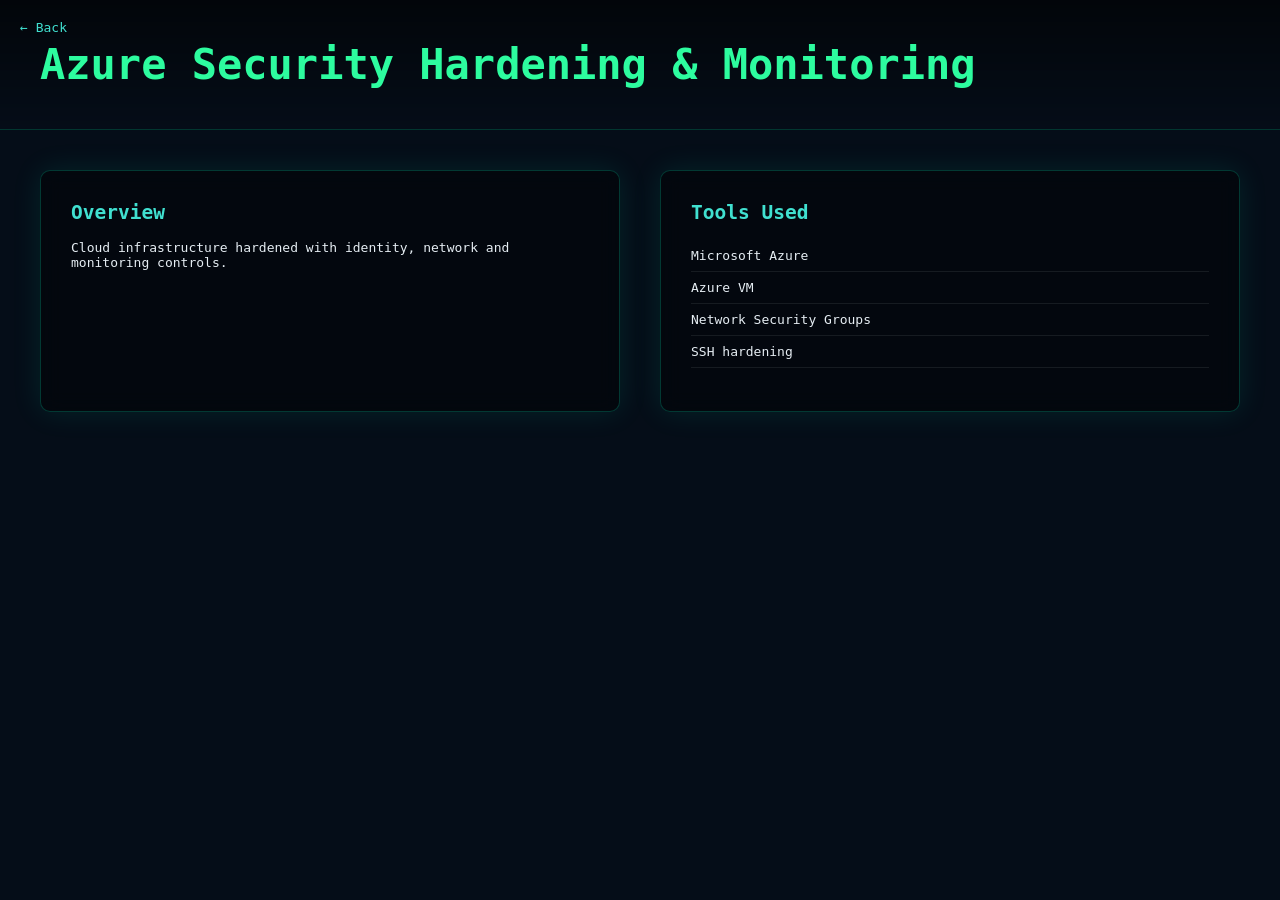
==== projects/azure-security-hardening.html @ a82385fc "Cybersecurity portfolio architecture site" ====
<!DOCTYPE html>
<html>

<head>

<meta charset="UTF-8">

<title>Cybersecurity Project</title>

<style>

body{
background:#050d18;
color:#e6edf3;
font-family:monospace;
margin:0;
padding:0;
}

/* header */

.header{
padding:40px;
border-bottom:1px solid rgba(0,255,200,0.2);
background:linear-gradient(
180deg,
rgba(0,0,0,0.6),
rgba(0,0,0,0)
);
}

h1{
color:#2dfc9f;
font-size:42px;
margin:0;
}

/* layout */

.wrapper{
max-width:1200px;
margin:auto;
padding:40px;
display:grid;
grid-template-columns:1fr 1fr;
gap:40px;
}

/* panels */

.panel{
background:rgba(0,0,0,0.4);
border:1px solid rgba(0,255,200,0.2);
border-radius:10px;
padding:30px;
backdrop-filter:blur(10px);
box-shadow:0 0 30px rgba(0,255,200,0.1);
}

.panel h2{
color:#40E0D0;
margin-top:0;
}

/* tools */

ul{
list-style:none;
padding:0;
}

li{
padding:8px 0;
border-bottom:1px solid rgba(255,255,255,0.08);
}

/* back link */

.back{
position:fixed;
top:20px;
left:20px;
color:#40E0D0;
text-decoration:none;
}

</style>

</head>

<body>

<a class="back" href="../index.html">← Back</a>

<div class="header">
<h1 id="title"></h1>
</div>

<div class="wrapper">

<div class="panel">
<h2>Overview</h2>
<p id="description"></p>
</div>

<div class="panel">
<h2>Tools Used</h2>
<ul id="tools"></ul>
</div>

</div>

<script>

fetch("../data/portfolio.json")
.then(res=>res.json())
.then(data=>{

const slug=window.location.pathname.split("/").pop().replace(".html","");

const project=data.find(p=>p.slug===slug);

document.getElementById("title").innerText=project.title;
document.getElementById("description").innerText=project.description;

const tools=document.getElementById("tools");

project.tools.forEach(t=>{

const li=document.createElement("li");

li.innerText=t;

tools.appendChild(li);

});

});

</script>

</body>

</html>
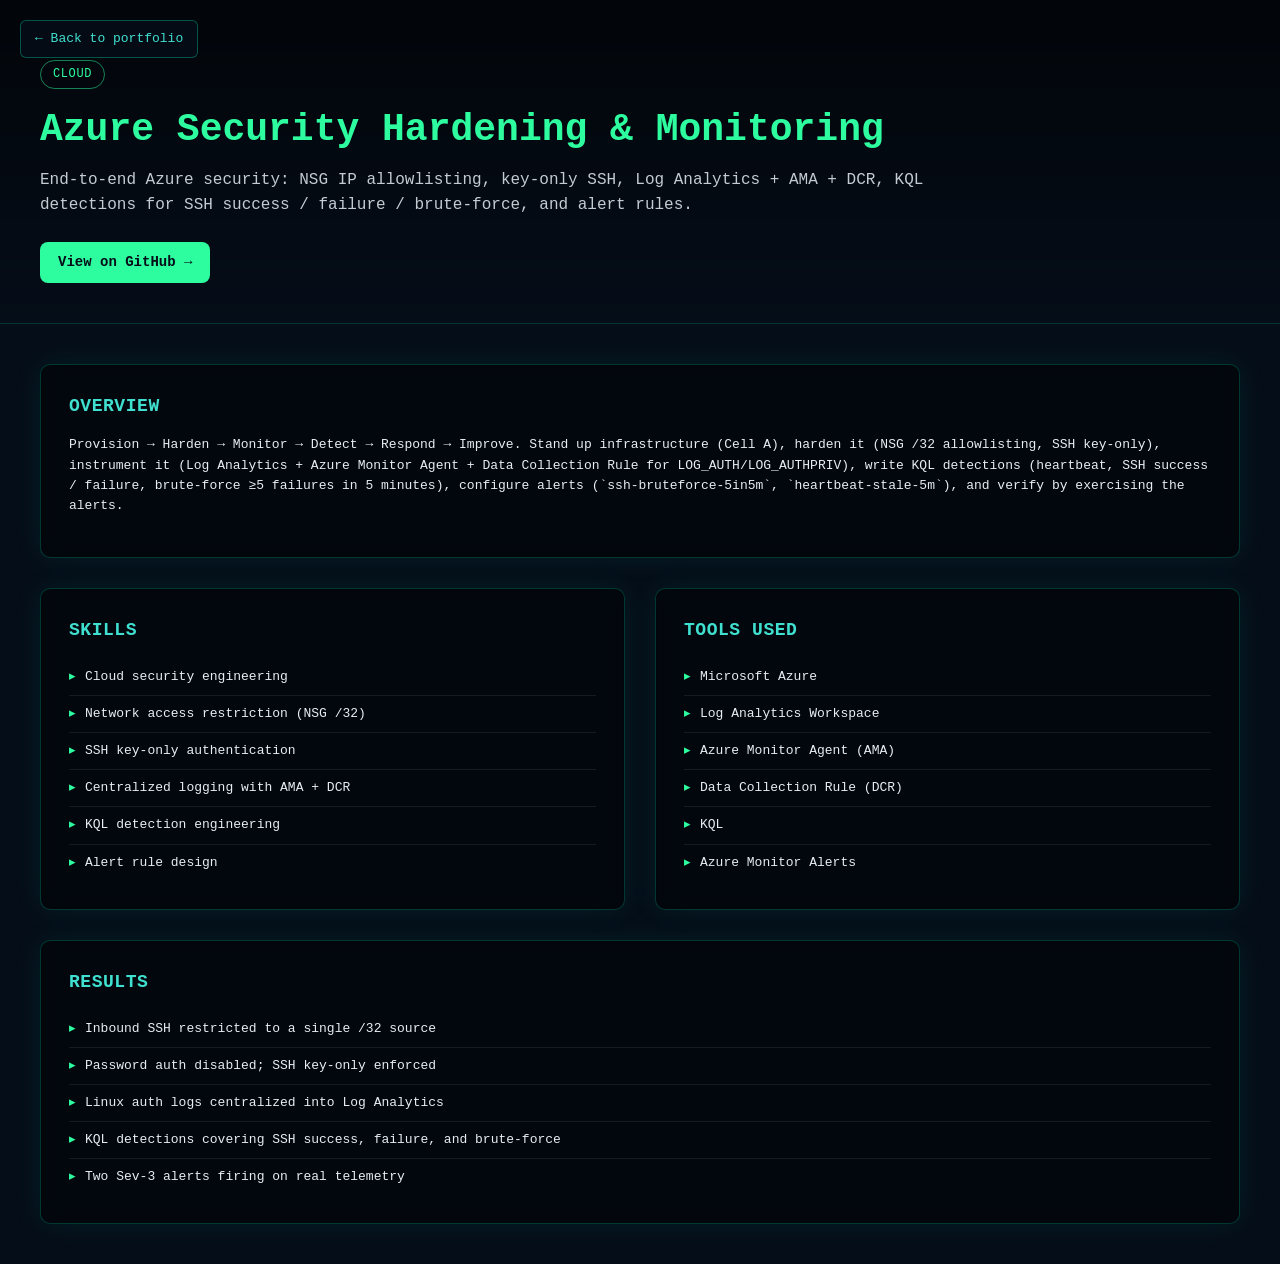
==== commit 1b2e9344: "Align portfolio data with GitHub repos; render full project detail Replace portfolio.json with 13 en" ====
--- a/projects/azure-security-hardening.html
+++ b/projects/azure-security-hardening.html
@@ -1,144 +1,251 @@
 <!DOCTYPE html>
-<html>
+<html lang="en">
 
 <head>
 
 <meta charset="UTF-8">
-
-<title>Cybersecurity Project</title>
+<meta name="viewport" content="width=device-width, initial-scale=1">
+<title>Cybersecurity Project — RealPhantomLee Tucker</title>
 
 <style>
-
-body{
-background:#050d18;
-color:#e6edf3;
-font-family:monospace;
-margin:0;
-padding:0;
-}
-
-/* header */
-
-.header{
-padding:40px;
-border-bottom:1px solid rgba(0,255,200,0.2);
-background:linear-gradient(
-180deg,
-rgba(0,0,0,0.6),
-rgba(0,0,0,0)
-);
-}
-
-h1{
-color:#2dfc9f;
-font-size:42px;
-margin:0;
-}
-
-/* layout */
-
-.wrapper{
-max-width:1200px;
-margin:auto;
-padding:40px;
-display:grid;
-grid-template-columns:1fr 1fr;
-gap:40px;
-}
-
-/* panels */
-
-.panel{
-background:rgba(0,0,0,0.4);
-border:1px solid rgba(0,255,200,0.2);
-border-radius:10px;
-padding:30px;
-backdrop-filter:blur(10px);
-box-shadow:0 0 30px rgba(0,255,200,0.1);
-}
-
-.panel h2{
-color:#40E0D0;
-margin-top:0;
-}
-
-/* tools */
-
-ul{
-list-style:none;
-padding:0;
-}
-
-li{
-padding:8px 0;
-border-bottom:1px solid rgba(255,255,255,0.08);
-}
-
-/* back link */
-
-.back{
-position:fixed;
-top:20px;
-left:20px;
-color:#40E0D0;
-text-decoration:none;
-}
-
+  body {
+    background: #050d18;
+    color: #e6edf3;
+    font-family: monospace;
+    margin: 0;
+    padding: 0;
+    line-height: 1.55;
+  }
+
+  /* header */
+  .header {
+    padding: 60px 40px 40px;
+    border-bottom: 1px solid rgba(0, 255, 200, 0.2);
+    background: linear-gradient(180deg, rgba(0, 0, 0, 0.6), rgba(0, 0, 0, 0));
+  }
+
+  .category-badge {
+    display: inline-block;
+    color: #2dfc9f;
+    border: 1px solid rgba(45, 252, 159, 0.5);
+    border-radius: 999px;
+    padding: 4px 12px;
+    font-size: 12px;
+    letter-spacing: 0.05em;
+    text-transform: uppercase;
+    margin-bottom: 18px;
+  }
+
+  h1 {
+    color: #2dfc9f;
+    font-size: 38px;
+    margin: 0 0 16px;
+    line-height: 1.2;
+  }
+
+  .pitch {
+    color: #e6edf3;
+    opacity: 0.85;
+    max-width: 900px;
+    font-size: 16px;
+    margin: 0 0 24px;
+  }
+
+  .actions {
+    display: flex;
+    gap: 12px;
+    flex-wrap: wrap;
+  }
+
+  .btn {
+    display: inline-flex;
+    align-items: center;
+    gap: 8px;
+    padding: 10px 18px;
+    border-radius: 8px;
+    text-decoration: none;
+    font-weight: bold;
+    font-size: 14px;
+    transition: transform .15s ease, box-shadow .15s ease;
+  }
+
+  .btn-primary {
+    background: #2dfc9f;
+    color: #050d18;
+  }
+
+  .btn-secondary {
+    background: transparent;
+    color: #2dfc9f;
+    border: 1px solid #2dfc9f;
+  }
+
+  .btn:hover {
+    transform: translateY(-2px);
+    box-shadow: 0 6px 20px rgba(45, 252, 159, 0.25);
+  }
+
+  /* layout */
+  .wrapper {
+    max-width: 1200px;
+    margin: auto;
+    padding: 40px;
+    display: grid;
+    grid-template-columns: 1fr 1fr;
+    gap: 30px;
+  }
+
+  .panel {
+    background: rgba(0, 0, 0, 0.45);
+    border: 1px solid rgba(0, 255, 200, 0.2);
+    border-radius: 10px;
+    padding: 28px;
+    backdrop-filter: blur(10px);
+    box-shadow: 0 0 30px rgba(0, 255, 200, 0.08);
+  }
+
+  .panel.full {
+    grid-column: 1 / -1;
+  }
+
+  .panel h2 {
+    color: #40E0D0;
+    margin: 0 0 14px;
+    font-size: 18px;
+    letter-spacing: 0.03em;
+    text-transform: uppercase;
+  }
+
+  ul {
+    list-style: none;
+    padding: 0;
+    margin: 0;
+  }
+
+  li {
+    padding: 8px 0 8px 16px;
+    border-bottom: 1px solid rgba(255, 255, 255, 0.08);
+    position: relative;
+  }
+
+  li:last-child {
+    border-bottom: 0;
+  }
+
+  li::before {
+    content: "▸";
+    color: #2dfc9f;
+    position: absolute;
+    left: 0;
+  }
+
+  /* back link */
+  .back {
+    position: fixed;
+    top: 20px;
+    left: 20px;
+    color: #40E0D0;
+    text-decoration: none;
+    background: rgba(5, 13, 24, 0.8);
+    padding: 8px 14px;
+    border-radius: 6px;
+    border: 1px solid rgba(0, 255, 200, 0.3);
+    z-index: 10;
+  }
+
+  .back:hover {
+    background: rgba(45, 252, 159, 0.15);
+  }
+
+  /* responsive */
+  @media (max-width: 900px) {
+    .wrapper {
+      grid-template-columns: 1fr;
+      padding: 24px;
+    }
+
+    .header {
+      padding: 60px 24px 32px;
+    }
+
+    h1 {
+      font-size: 28px;
+    }
+  }
 </style>
 
 </head>
 
 <body>
 
-<a class="back" href="../index.html">← Back</a>
+<a class="back" href="../index.html">← Back to portfolio</a>
 
 <div class="header">
-<h1 id="title"></h1>
+  <div class="category-badge" id="category"></div>
+  <h1 id="title"></h1>
+  <p class="pitch" id="pitch"></p>
+  <div class="actions">
+    <a class="btn btn-primary" id="github-link" target="_blank" rel="noreferrer">View on GitHub →</a>
+  </div>
 </div>
 
 <div class="wrapper">
 
-<div class="panel">
-<h2>Overview</h2>
-<p id="description"></p>
+  <div class="panel full">
+    <h2>Overview</h2>
+    <p id="summary"></p>
+  </div>
+
+  <div class="panel">
+    <h2>Skills</h2>
+    <ul id="skills"></ul>
+  </div>
+
+  <div class="panel">
+    <h2>Tools Used</h2>
+    <ul id="tools"></ul>
+  </div>
+
+  <div class="panel full">
+    <h2>Results</h2>
+    <ul id="results"></ul>
+  </div>
+
 </div>
 
-<div class="panel">
-<h2>Tools Used</h2>
-<ul id="tools"></ul>
-</div>
-
-</div>
-
 <script>
-
-fetch("../data/portfolio.json")
-.then(res=>res.json())
-.then(data=>{
-
-const slug=window.location.pathname.split("/").pop().replace(".html","");
-
-const project=data.find(p=>p.slug===slug);
-
-document.getElementById("title").innerText=project.title;
-document.getElementById("description").innerText=project.description;
-
-const tools=document.getElementById("tools");
-
-project.tools.forEach(t=>{
-
-const li=document.createElement("li");
-
-li.innerText=t;
-
-tools.appendChild(li);
-
-});
-
-});
-
+  fetch("../data/portfolio.json")
+    .then(res => res.json())
+    .then(data => {
+      const slug = window.location.pathname.split("/").pop().replace(".html", "");
+      const project = data.find(p => p.slug === slug);
+
+      if (!project) {
+        document.getElementById("title").innerText = "Project not found";
+        return;
+      }
+
+      document.title = project.title + " — RealPhantomLee Tucker";
+      document.getElementById("category").innerText = project.category;
+      document.getElementById("title").innerText = project.title;
+      document.getElementById("pitch").innerText = project.description;
+      document.getElementById("summary").innerText = project.summary;
+      document.getElementById("github-link").href = project.github_url;
+
+      const fillList = (id, items) => {
+        const ul = document.getElementById(id);
+        items.forEach(item => {
+          const li = document.createElement("li");
+          li.innerText = item;
+          ul.appendChild(li);
+        });
+      };
+
+      fillList("skills", project.skills);
+      fillList("tools", project.tools);
+      fillList("results", project.results);
+    });
 </script>
 
 </body>
-
 </html>
